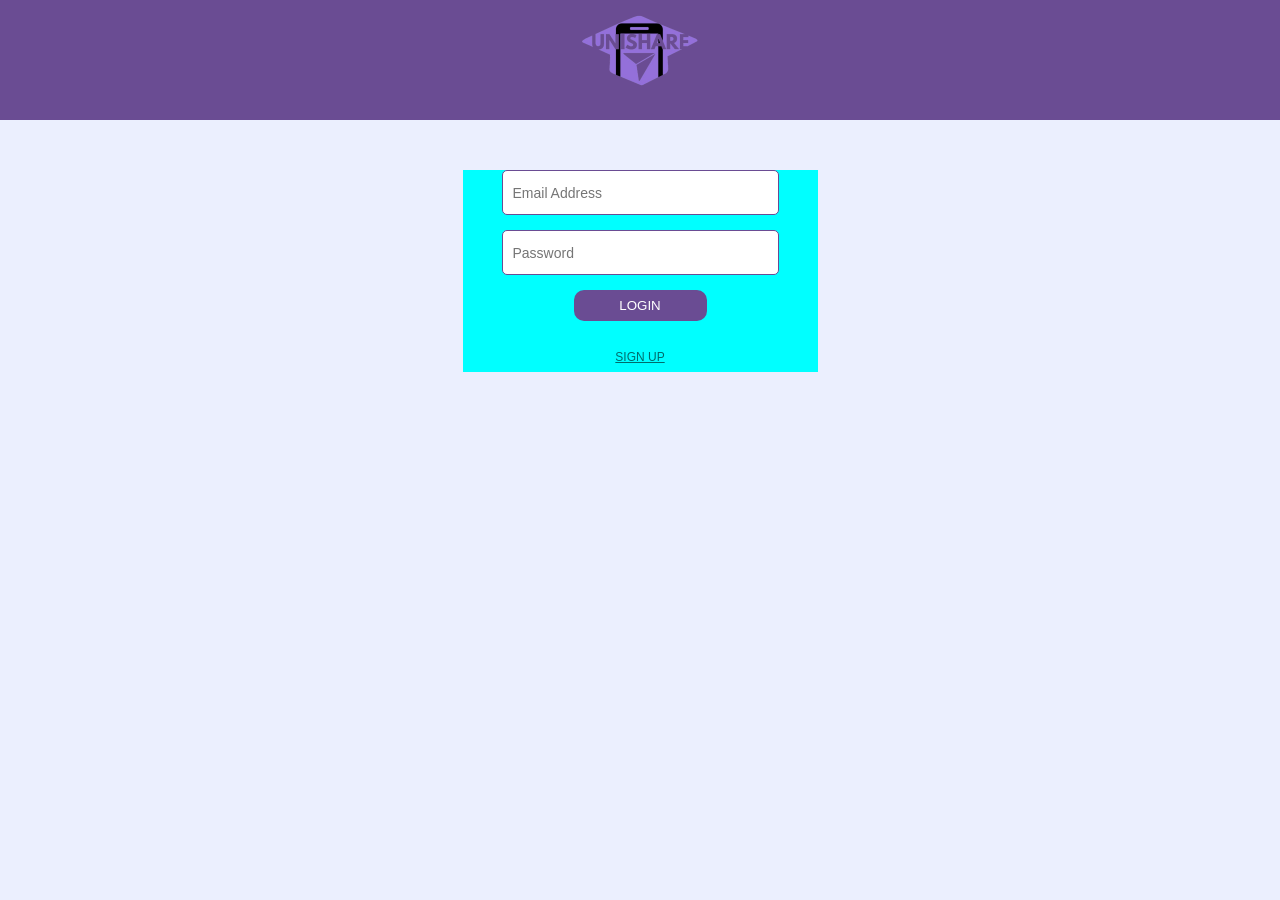
==== index.html @ 7507f485 "ahaha ha" ====
<!DOCTYPE html>
<html lang="en">
<head>
  <meta charset="UTF-8">
  <meta name="viewport" content="width=device-width, initial-scale=1.0">
  <title>Campus Rental App - Login</title>
  <link rel="stylesheet" href="style.css">
</head>
<body>
  <div class="container">
    <!-- Header -->
    <div class="header">
      <img src="images/imagesunishare-logo.png.png" alt="Unishare logo" class="logo">
    </div>

    <!-- Login Form -->
    <div class="form-container">
      <input type="email" id="email" placeholder="Email Address">
      <input type="password" id="password" placeholder="Password">
      <button id="loginBtn">LOGIN</button>
      <button id="goSignup">SIGN UP</button>
    </div>
  </div>

  <script src="script.js"></script>
</body>
</html>
---- style.css ----
/* General reset */
body, html {
  margin: 0;
  padding: 0;
  font-family: Arial, sans-serif;
  background-color: #ebeffe;
}

/* Container */
.container {
  display: flex;
  flex-direction: column;
  align-items: center;
  min-height: 100vh;
}

/* Header */
.header {
  width: 100%;
  height: 120px;
  background-color: #6a4c93;
  display: flex;
  justify-content: center;
  align-items: center;
  position: relative;
}

.logo {
  width: 125px;
  height: 125px;
  object-fit: cover;
  position: relative;
  z-index: 10;

}

/* Form container */
.form-container {
  display: flex;
  flex-direction: column;
  align-items: center;
  margin-top: 50px;
  gap: 15px;
  background-color: aqua;
  width: 355px;
  height: max-content;
}

/* Inputs */
input {
  width: 255px;
  height: 43px;
  padding: 0 10px;
  border: 1px solid #6a4c93;
  border-radius: 5px;
  font-size: 14px;
}

/* Buttons */
button {
  width: 133px;
  height: 31px;
  background-color: #6a4c93;
  color: white;
  border: none;
  border-radius: 10px;
  cursor: pointer;
}

button:hover {
  background-color: #3f1082;
}

/* Secondary button */
button#goSignup, button#goLogin {
  width: auto;
  background: none;
  color: #00000094;
  text-decoration: underline;
  font-size: 12px;
  margin-top: 5px;
}
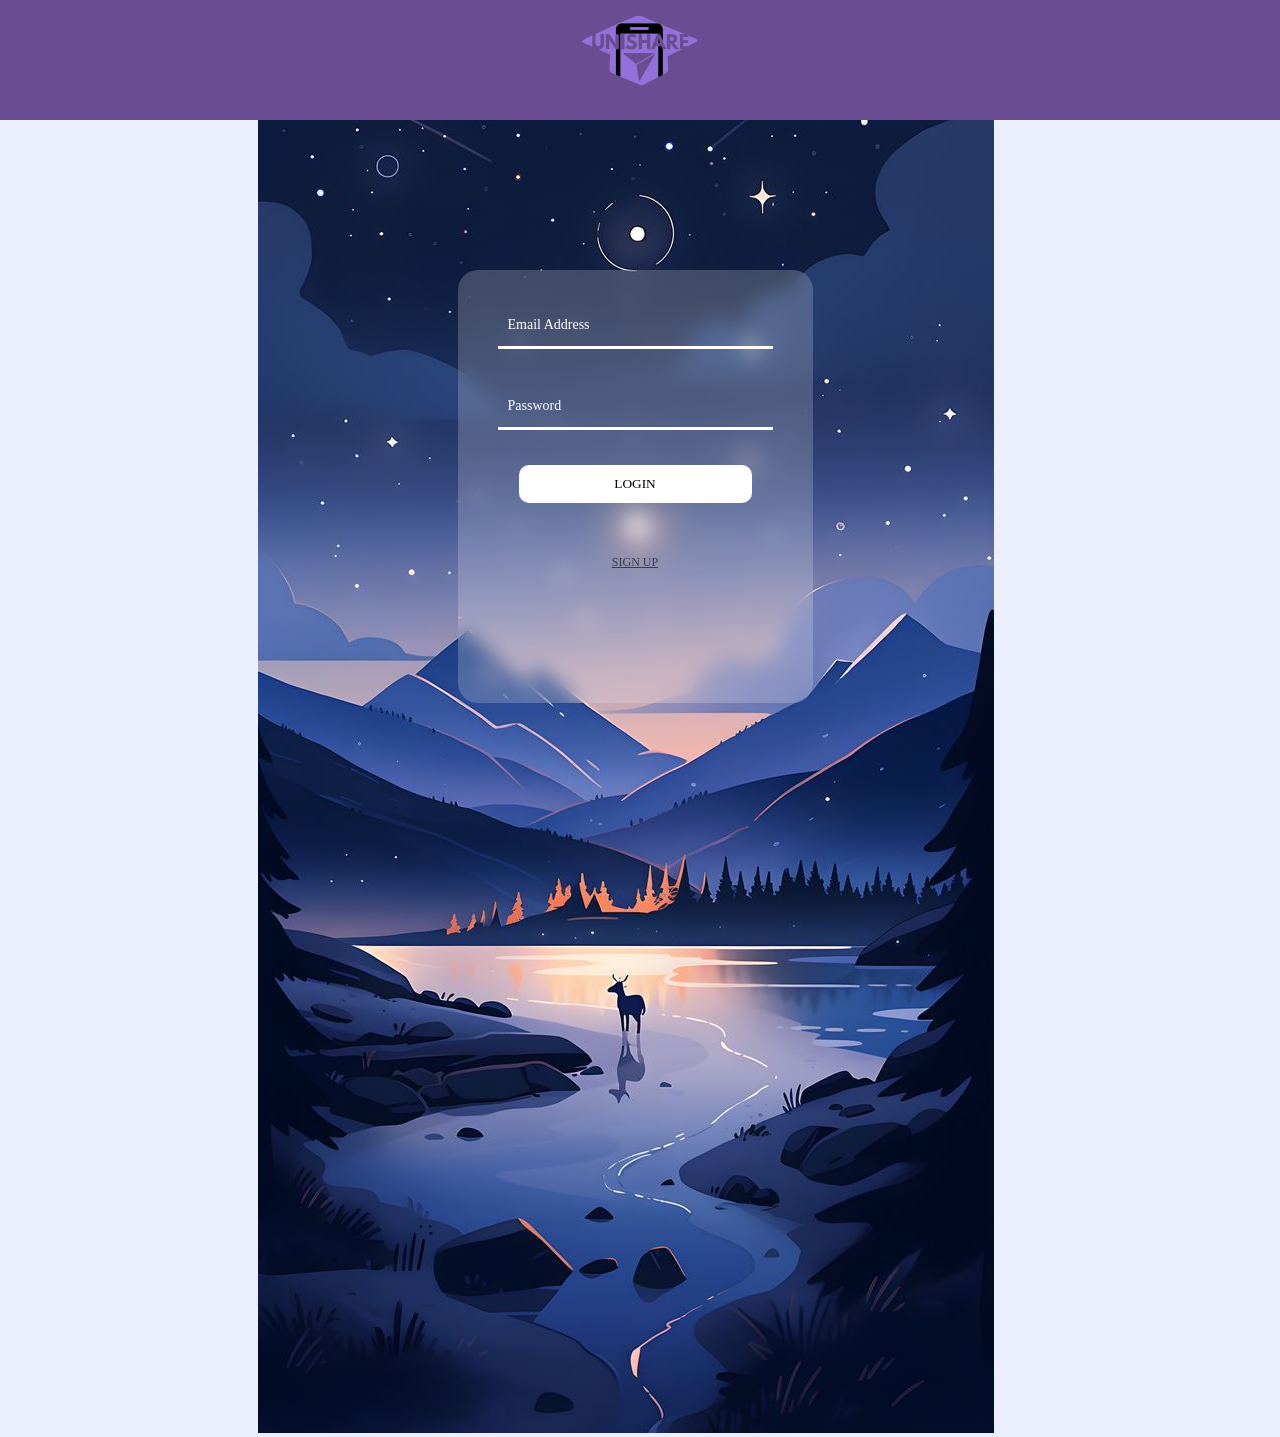
==== commit 3f5ba618: "Test1" ====
--- a/index.html
+++ b/index.html
@@ -12,7 +12,12 @@
     <div class="header">
       <img src="images/imagesunishare-logo.png.png" alt="Unishare logo" class="logo">
     </div>
-
+      <div class="bg_container">
+          <div class ="background_img">
+            <img src="images/Dreamy Deer On A Frozen Lake.jpg" alt="basta background" class="bg">
+          </div>
+      
+             
     <!-- Login Form -->
     <div class="form-container">
       <input type="email" id="email" placeholder="Email Address">
@@ -21,7 +26,7 @@
       <button id="goSignup">SIGN UP</button>
     </div>
   </div>
-
+</div>
   <script src="script.js"></script>
 </body>
 </html>
--- a/style.css
+++ b/style.css
@@ -1,4 +1,9 @@
 /* General reset */
+@font-face {
+  font-family: poppins;
+  src: url(fontstyle\yPoppins.ttf);
+  font-weight: normal;
+}
 body, html {
   margin: 0;
   padding: 0;
@@ -34,41 +39,71 @@
 
 }
 
+/*bg*/
+.bg_container {
+  position: relative;
+  top: -300px;
+  left: -230px;
+}
+
+.background_img {
+  position: absolute;
+  top: 300px;
+  left: 250px;
+
+}
+
 /* Form container */
 .form-container {
   display: flex;
   flex-direction: column;
   align-items: center;
   margin-top: 50px;
-  gap: 15px;
-  background-color: aqua;
+  gap: 35px;
+  border-radius: 20px;
+  background-color: rgb(255, 255, 255,0.2);
+  backdrop-filter: blur(10px) ;
   width: 355px;
-  height: max-content;
+  height: 400px;
+  padding-top: 33px;
+  margin-top: 450px;
+  margin-left: 450px;
 }
 
-/* Inputs */
+/* Input bar */
 input {
   width: 255px;
   height: 43px;
   padding: 0 10px;
-  border: 1px solid #6a4c93;
-  border-radius: 5px;
+  border-bottom: 3px solid #ffffff;
+  border-top: 0px;
+  border-left: 0px;
+  border-right: 0px;
+  background-color: transparent;
+  border-radius: 1px;
   font-size: 14px;
+  font-family: poppins;
+}
+
+input::placeholder {
+  color: white;
 }
 
 /* Buttons */
 button {
-  width: 133px;
-  height: 31px;
-  background-color: #6a4c93;
-  color: white;
+  width: 233px;
+  height: 38px;
+  background-color: #ffffff;
+  font-family: poppins;
+  color: black;
   border: none;
   border-radius: 10px;
   cursor: pointer;
 }
 
 button:hover {
-  background-color: #3f1082;
+  background-color: #cccbcd;
+  color: #ffffff;
 }
 
 /* Secondary button */
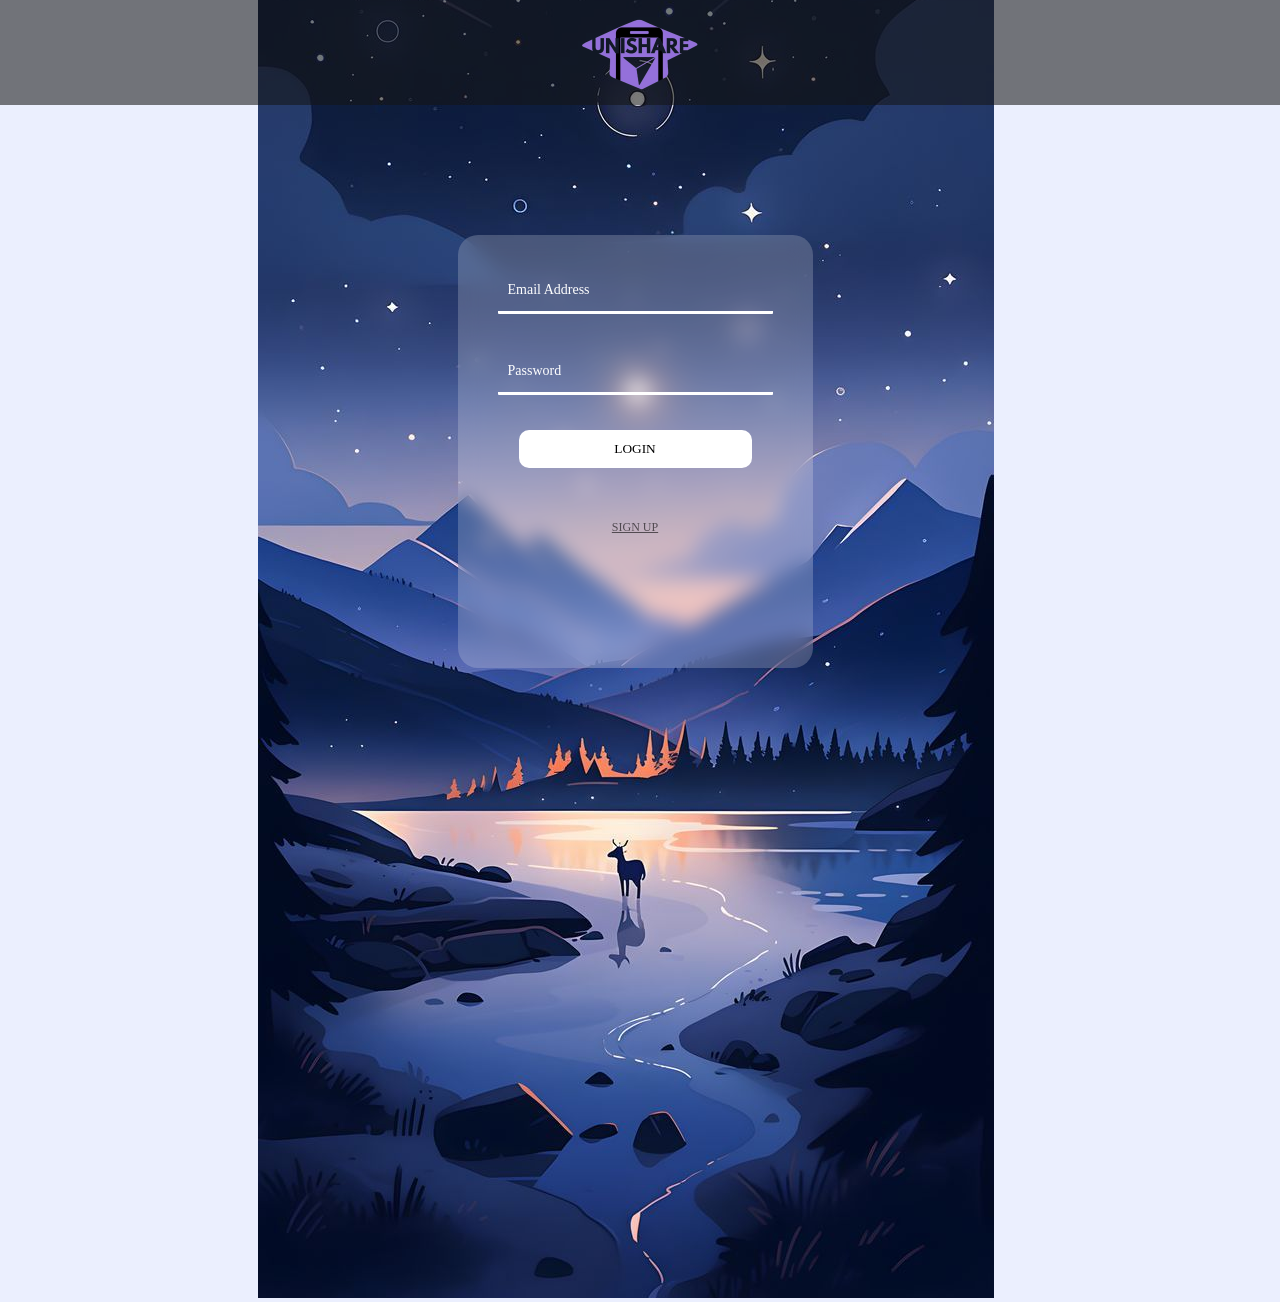
==== commit b928e8cd: "disable zoom" ====
--- a/index.html
+++ b/index.html
@@ -2,7 +2,7 @@
 <html lang="en">
 <head>
   <meta charset="UTF-8">
-  <meta name="viewport" content="width=device-width, initial-scale=1.0">
+  <meta name="viewport" content="width=device-width, initial-scale=1.0, maximum scale = 1.0, user-scalable=no">
   <title>Campus Rental App - Login</title>
   <link rel="stylesheet" href="style.css">
 </head>
--- a/style.css
+++ b/style.css
@@ -22,12 +22,14 @@
 /* Header */
 .header {
   width: 100%;
-  height: 120px;
-  background-color: #6a4c93;
+  height: 105px;
+  /* background-color: #6a4c9380; */
+  background-color: #15151590;
   display: flex;
   justify-content: center;
   align-items: center;
   position: relative;
+  z-index: 2;
 }
 
 .logo {
@@ -36,13 +38,14 @@
   object-fit: cover;
   position: relative;
   z-index: 10;
+  top: 12px;
 
 }
 
 /*bg*/
 .bg_container {
   position: relative;
-  top: -300px;
+  top: -420px;
   left: -230px;
 }
 
@@ -66,7 +69,7 @@
   width: 355px;
   height: 400px;
   padding-top: 33px;
-  margin-top: 450px;
+  margin-top: 550px;
   margin-left: 450px;
 }
 
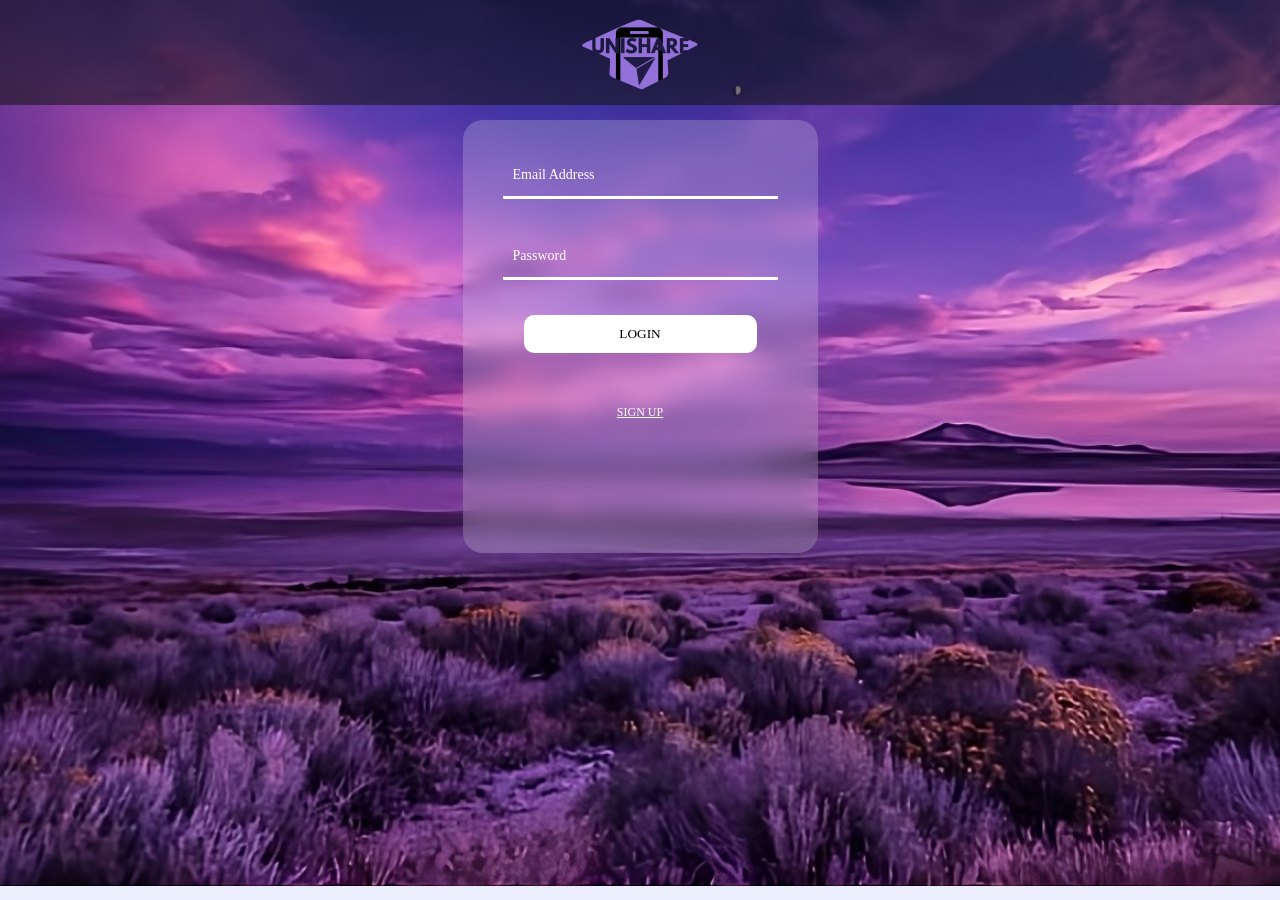
==== commit 72fff328: "Added a new background" ====
--- a/index.html
+++ b/index.html
@@ -14,7 +14,7 @@
     </div>
       <div class="bg_container">
           <div class ="background_img">
-            <img src="images/Dreamy Deer On A Frozen Lake.jpg" alt="basta background" class="bg">
+            <img src="images/upscalemedia-transformed.jpeg" alt="basta background" class="bg">
           </div>
       
              
--- a/style.css
+++ b/style.css
@@ -1,7 +1,7 @@
 /* General reset */
 @font-face {
   font-family: poppins;
-  src: url(fontstyle\yPoppins.ttf);
+  src: url(fontstyle/yPoppins.ttf);
   font-weight: normal;
 }
 body, html {
@@ -10,11 +10,14 @@
   font-family: Arial, sans-serif;
   background-color: #ebeffe;
 }
+html, body {
+  overflow-x: hidden;
+}
 
 /* Container */
 .container {
   display: flex;
-  flex-direction: column;
+  flex-direction: column; 
   align-items: center;
   min-height: 100vh;
 }
@@ -44,16 +47,20 @@
 
 /*bg*/
 .bg_container {
-  position: relative;
-  top: -420px;
-  left: -230px;
+  position: absolute;
+  width: 100%;
+  height: 100%;
+  overflow: hidden;
 }
 
 .background_img {
   position: absolute;
-  top: 300px;
-  left: 250px;
-
+  left: 20px;
+  transform: scale(1.1);
+}
+.img {
+  max-width: 100%;
+  height: auto;
 }
 
 /* Form container */
@@ -69,8 +76,9 @@
   width: 355px;
   height: 400px;
   padding-top: 33px;
-  margin-top: 550px;
-  margin-left: 450px;
+  /* margin-top: 550px;
+  margin-left: 450px; */
+  margin: 120px auto;
 }
 
 /* Input bar */
@@ -113,8 +121,8 @@
 button#goSignup, button#goLogin {
   width: auto;
   background: none;
-  color: #00000094;
+  color: #ffffff;
   text-decoration: underline;
   font-size: 12px;
   margin-top: 5px;
-}+}
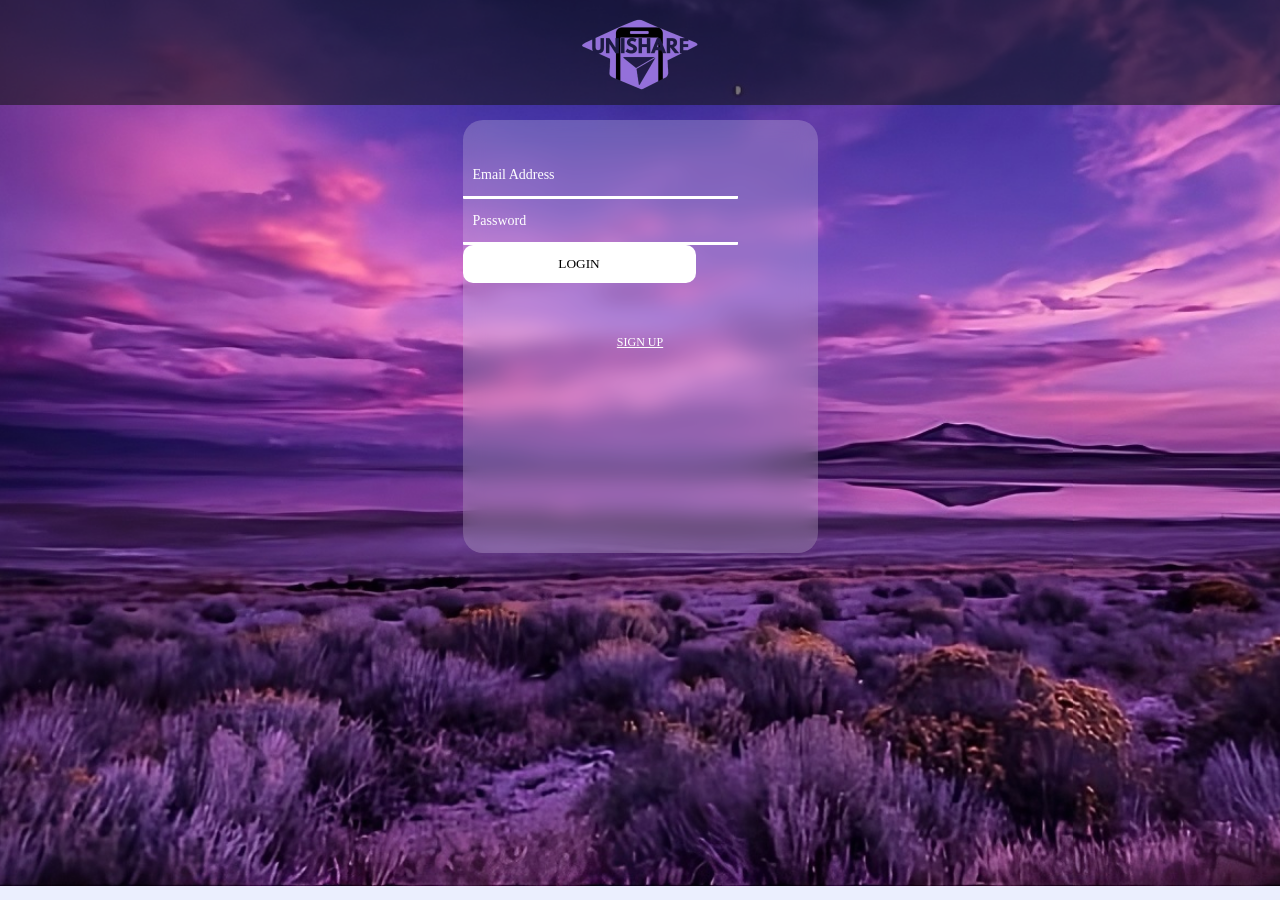
==== commit 4bdea43b: "php added" ====
--- a/index.html
+++ b/index.html
@@ -20,9 +20,11 @@
              
     <!-- Login Form -->
     <div class="form-container">
+      <form action="login.php" method="POST">
       <input type="email" id="email" placeholder="Email Address">
       <input type="password" id="password" placeholder="Password">
       <button id="loginBtn">LOGIN</button>
+      </form>
       <button id="goSignup">SIGN UP</button>
     </div>
   </div>
